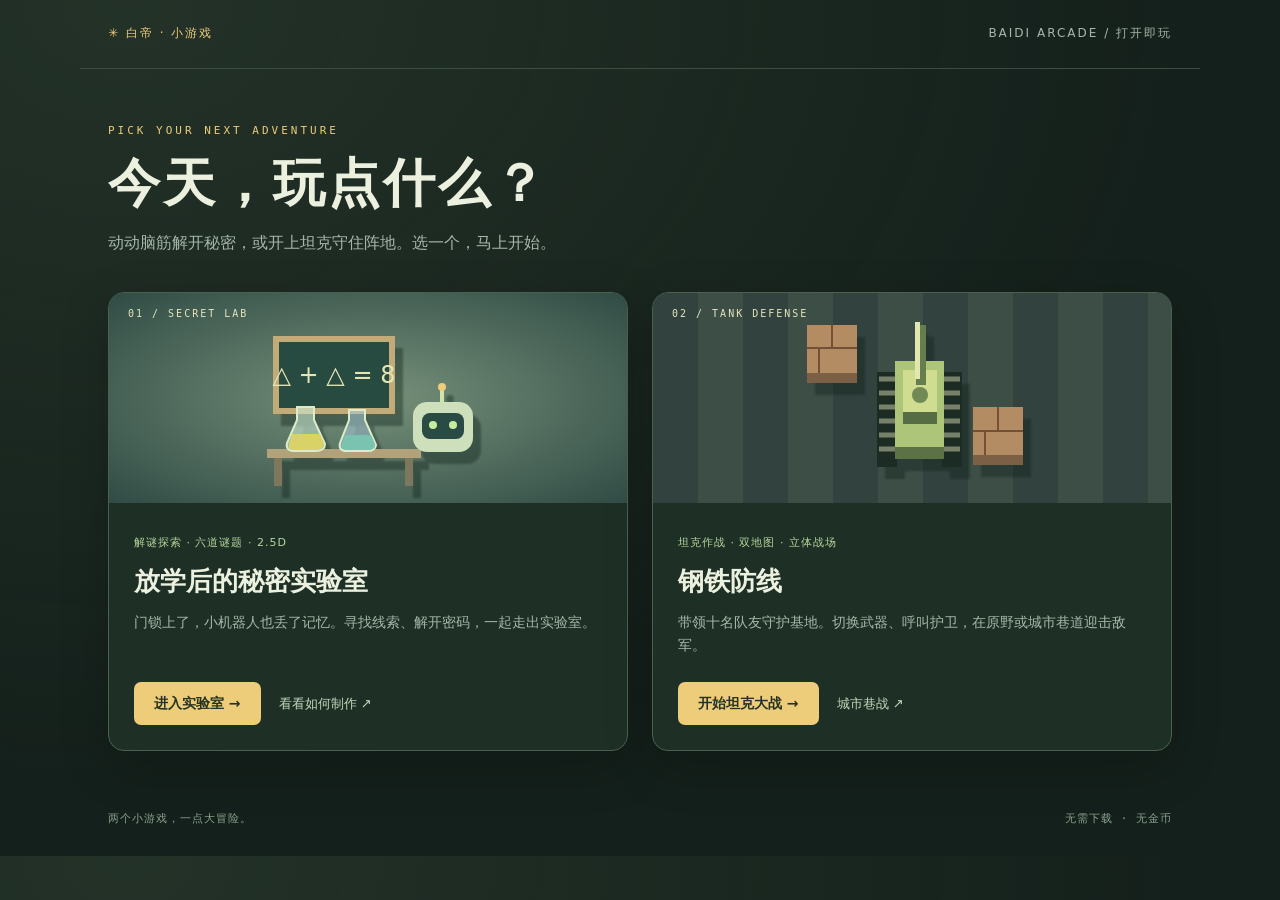
==== index.html @ 23ddb271 "zheshuodiyctijiao" ====
<!doctype html>
<html lang="zh-CN">
<head>
<meta charset="utf-8"><meta name="viewport" content="width=device-width,initial-scale=1">
<meta name="description" content="白帝小游戏：探索秘密实验室，或驾驶坦克守护基地。打开即玩。">
<title>白帝 · 小游戏</title>
<style>
:root{color-scheme:dark;--ink:#ecf0df;--muted:#a6b6a9;--gold:#edcc7a}*{box-sizing:border-box}body{margin:0;background:#14201b;color:var(--ink);font:16px/1.65 system-ui,-apple-system,"PingFang SC",sans-serif;background-image:radial-gradient(ellipse at 10% 0,#42554255,transparent 65%)}a{color:inherit;text-decoration:none}a:focus-visible{outline:3px solid var(--gold);outline-offset:5px}header,main,footer{max-width:1120px;margin:auto}header{padding:24px 28px;border-bottom:1px solid #3a4d40;display:flex;justify-content:space-between;gap:12px;font-size:12px;letter-spacing:2px}.brand{color:var(--gold)}header span:last-child{color:var(--muted)}main{padding:55px 28px 40px}.eyebrow{font:11px monospace;letter-spacing:3px;color:var(--gold)}h1{font-size:clamp(32px,5vw,52px);line-height:1.25;letter-spacing:3px;margin:14px 0}main>p{color:var(--muted);margin:0 0 36px}.games{display:grid;grid-template-columns:1fr 1fr;gap:24px}.card{border:1px solid #4a6050;border-radius:16px;overflow:hidden;background:#1e3026;box-shadow:0 15px 50px #0003}.art{height:210px;position:relative;display:grid;place-items:center;overflow:hidden}.lab-art{background:radial-gradient(ellipse at center,#77917b,#304b44)}.tank-art{background:repeating-linear-gradient(90deg,#32423f 0 45px,#3c4e46 45px 90px)}.art svg{width:240px;height:180px;filter:drop-shadow(8px 12px 1px #10231b66)}.art-label{position:absolute;left:19px;top:15px;font:10px monospace;letter-spacing:2px;color:#e6e5bd}.body{padding:25px}.tag{color:#b5d49b;font-size:11px;letter-spacing:1px}h2{font-size:26px;line-height:1.4;margin:8px 0 12px}.body p{color:var(--muted);font-size:14px;min-height:47px;margin:0 0 24px}.links{display:flex;flex-wrap:wrap;align-items:center;gap:18px}.play{background:var(--gold);color:#263323;border-radius:7px;padding:10px 20px;font-size:14px;font-weight:700}.play:hover{background:#ffe4a1}.secondary{font-size:13px;color:#c1d6ba}.secondary:hover{color:var(--gold)}footer{padding:20px 28px 30px;color:#8ca28f;display:flex;justify-content:space-between;font:11px monospace;letter-spacing:1px}@media(max-width:650px){header{padding:20px;letter-spacing:1px}.games{grid-template-columns:1fr}main{padding:32px 18px}.art{height:180px}.body{padding:22px}.body p{min-height:0}footer{padding:15px 18px;letter-spacing:0}header span:last-child{font-size:10px}}
</style>
</head>
<body>
<header><span class="brand">✳ 白帝 · 小游戏</span><span>BAIDI ARCADE / 打开即玩</span></header>
<main><div class="eyebrow">PICK YOUR NEXT ADVENTURE</div><h1>今天，玩点什么？</h1><p>动动脑筋解开秘密，或开上坦克守住阵地。选一个，马上开始。</p>
<div class="games">
<article class="card"><div class="art lab-art"><span class="art-label">01 / SECRET LAB</span><svg viewBox="0 0 240 180" aria-hidden="true"><path d="M25 28H147V106H25Z" fill="#c1ab79"/><path d="M31 34H141V100H31Z" fill="#274b40"/><text x="86" y="75" text-anchor="middle" fill="#e5e5b4" font-size="24">△ + △ = 8</text><path d="M19 141H173V150H19Z" fill="#b1a27b"/><path d="M26 150H34V178H26ZM157 150H165V178H157Z" fill="#7d785d"/><path d="M49 99H66V112L77 136Q77 143 67 143H47Q37 143 39 135L49 112Z" fill="#cce8d399" stroke="#dcebc9" stroke-width="2"/><path d="M44 126H72L76 136Q76 142 66 142H48Q39 142 41 136Z" fill="#d9d367"/><path d="M101 102H117V112L128 137Q127 143 120 143H99Q90 143 92 135L101 112Z" fill="#abcddb88" stroke="#dcebc9" stroke-width="2"/><path d="M97 127H123L127 136Q128 142 119 142H100Q91 142 94 135Z" fill="#7ac3b0"/><rect x="165" y="94" width="60" height="50" rx="14" fill="#cedfbb"/><rect x="174" y="105" width="42" height="26" rx="8" fill="#294b43"/><circle cx="185" cy="117" r="4" fill="#c5ed9d"/><circle cx="205" cy="117" r="4" fill="#c5ed9d"/><path d="M194 94V82" stroke="#cee2a9" stroke-width="4"/><circle cx="194" cy="79" r="4" fill="#edcc7a"/></svg></div><div class="body"><span class="tag">解谜探索 · 六道谜题 · 2.5D</span><h2>放学后的秘密实验室</h2><p>门锁上了，小机器人也丢了记忆。寻找线索、解开密码，一起走出实验室。</p><div class="links"><a class="play" href="lab/index.html">进入实验室 →</a><a class="secondary" href="lab/making.html">看看如何制作 ↗</a></div></div></article>
<article class="card"><div class="art tank-art"><span class="art-label">02 / TANK DEFENSE</span><svg viewBox="0 0 240 180" aria-hidden="true"><path d="M15 25H65V75H15Z M181 107H231V157H181Z" fill="#7c6045"/><path d="M15 17H65V65H15Z M181 99H231V147H181Z" fill="#b48c63"/><path d="M15 40H65M40 17V40M27 40V65M181 123H231M206 99V123M193 123V147" stroke="#745136" stroke-width="2"/><path d="M85 64H105V159H85ZM150 64H170V159H150Z" fill="#1c2c24"/><path d="M87 71H103M87 85H103M87 99H103M87 113H103M87 127H103M87 141H103M152 71H168M152 85H168M152 99H168M152 113H168M152 127H168M152 141H168" stroke="#77816a" stroke-width="5"/><path d="M103 65H152V151H103Z" fill="#5c7146"/><path d="M103 53H152V139H103Z" fill="#adc579"/><path d="M111 73H145V116H111Z" fill="#566d44"/><path d="M111 62H145V104H111Z" fill="#d0dd91"/><path d="M124 17H134V77H124Z" fill="#667e4e"/><path d="M123 14H128V71H123Z" fill="#e2e7ad"/><circle cx="128" cy="87" r="8" fill="#708955"/></svg></div><div class="body"><span class="tag">坦克作战 · 双地图 · 立体战场</span><h2>钢铁防线</h2><p>带领十名队友守护基地。切换武器、呼叫护卫，在原野或城市巷道迎击敌军。</p><div class="links"><a class="play" href="tank/index.html">开始坦克大战 →</a><a class="secondary" href="tank/index.html?map=city">城市巷战 ↗</a></div></div></article>
</div></main>
<footer><span>两个小游戏，一点大冒险。</span><span>无需下载 · 无金币</span></footer>
</body></html>
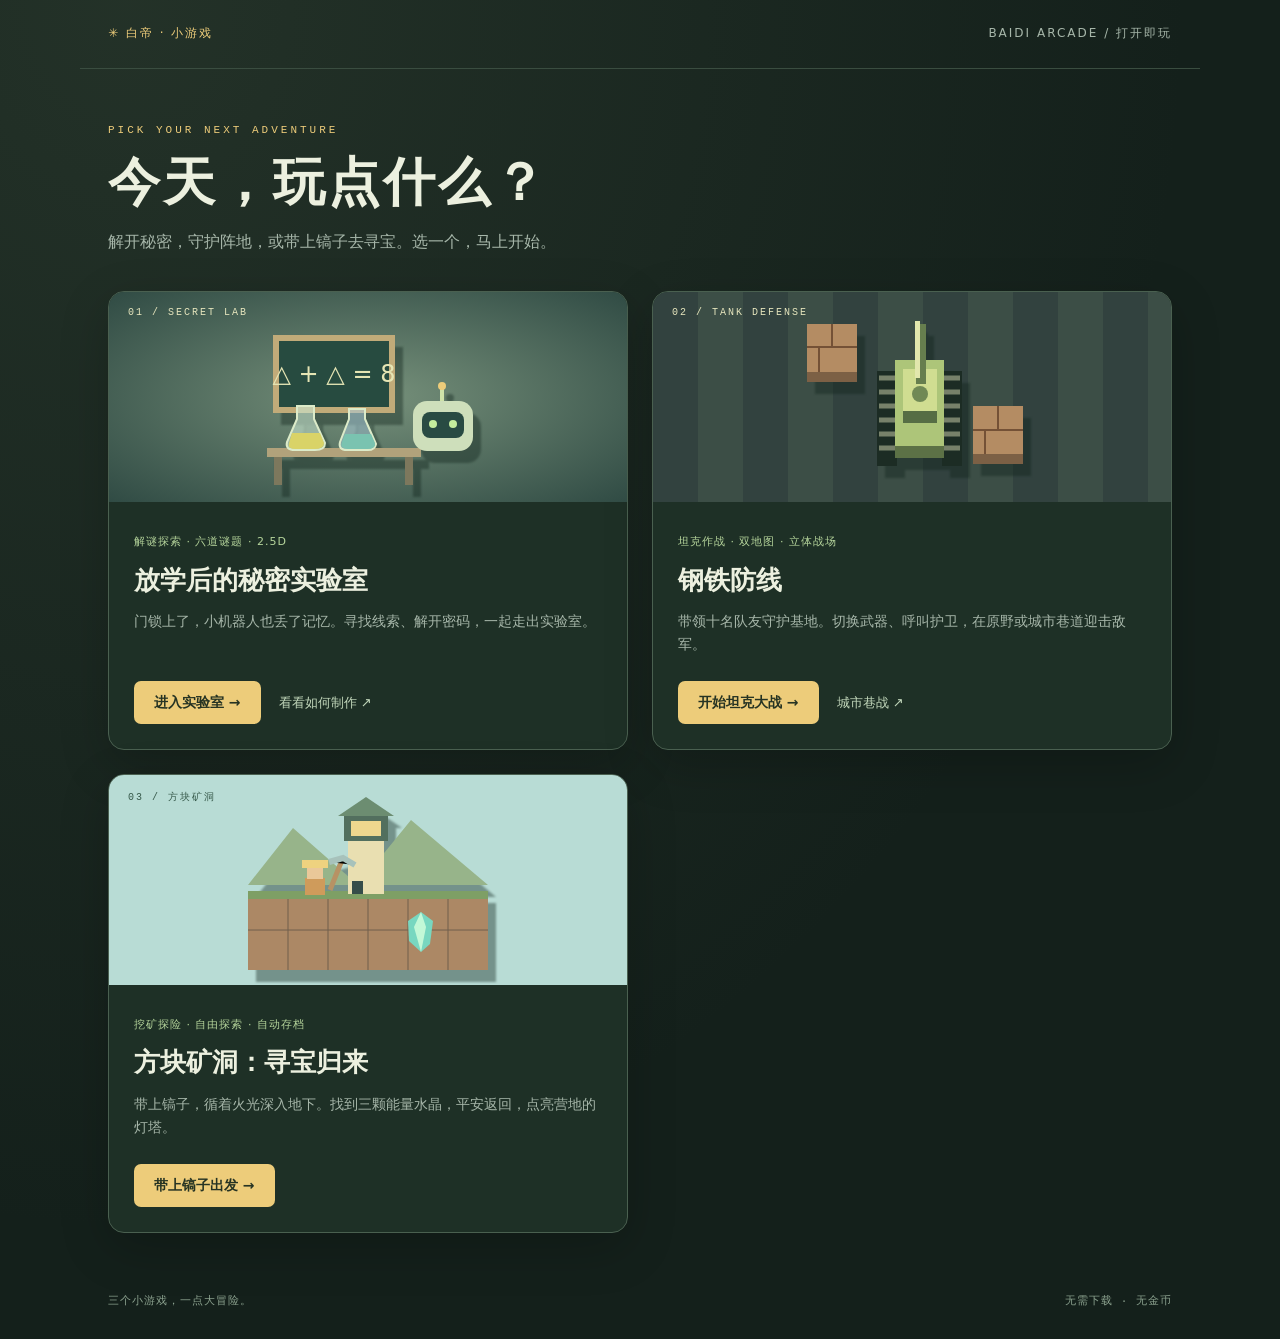
==== commit 536e5f69: "add mine" ====
--- a/index.html
+++ b/index.html
@@ -2,7 +2,7 @@
 <html lang="zh-CN">
 <head>
 <meta charset="utf-8"><meta name="viewport" content="width=device-width,initial-scale=1">
-<meta name="description" content="白帝小游戏：探索秘密实验室，或驾驶坦克守护基地。打开即玩。">
+<meta name="description" content="白帝小游戏：探索秘密实验室、驾驶坦克守护基地，或深入方块矿洞寻找水晶。打开即玩。">
 <title>白帝 · 小游戏</title>
 <style>
 :root{color-scheme:dark;--ink:#ecf0df;--muted:#a6b6a9;--gold:#edcc7a}*{box-sizing:border-box}body{margin:0;background:#14201b;color:var(--ink);font:16px/1.65 system-ui,-apple-system,"PingFang SC",sans-serif;background-image:radial-gradient(ellipse at 10% 0,#42554255,transparent 65%)}a{color:inherit;text-decoration:none}a:focus-visible{outline:3px solid var(--gold);outline-offset:5px}header,main,footer{max-width:1120px;margin:auto}header{padding:24px 28px;border-bottom:1px solid #3a4d40;display:flex;justify-content:space-between;gap:12px;font-size:12px;letter-spacing:2px}.brand{color:var(--gold)}header span:last-child{color:var(--muted)}main{padding:55px 28px 40px}.eyebrow{font:11px monospace;letter-spacing:3px;color:var(--gold)}h1{font-size:clamp(32px,5vw,52px);line-height:1.25;letter-spacing:3px;margin:14px 0}main>p{color:var(--muted);margin:0 0 36px}.games{display:grid;grid-template-columns:1fr 1fr;gap:24px}.card{border:1px solid #4a6050;border-radius:16px;overflow:hidden;background:#1e3026;box-shadow:0 15px 50px #0003}.art{height:210px;position:relative;display:grid;place-items:center;overflow:hidden}.lab-art{background:radial-gradient(ellipse at center,#77917b,#304b44)}.tank-art{background:repeating-linear-gradient(90deg,#32423f 0 45px,#3c4e46 45px 90px)}.art svg{width:240px;height:180px;filter:drop-shadow(8px 12px 1px #10231b66)}.art-label{position:absolute;left:19px;top:15px;font:10px monospace;letter-spacing:2px;color:#e6e5bd}.body{padding:25px}.tag{color:#b5d49b;font-size:11px;letter-spacing:1px}h2{font-size:26px;line-height:1.4;margin:8px 0 12px}.body p{color:var(--muted);font-size:14px;min-height:47px;margin:0 0 24px}.links{display:flex;flex-wrap:wrap;align-items:center;gap:18px}.play{background:var(--gold);color:#263323;border-radius:7px;padding:10px 20px;font-size:14px;font-weight:700}.play:hover{background:#ffe4a1}.secondary{font-size:13px;color:#c1d6ba}.secondary:hover{color:var(--gold)}footer{padding:20px 28px 30px;color:#8ca28f;display:flex;justify-content:space-between;font:11px monospace;letter-spacing:1px}@media(max-width:650px){header{padding:20px;letter-spacing:1px}.games{grid-template-columns:1fr}main{padding:32px 18px}.art{height:180px}.body{padding:22px}.body p{min-height:0}footer{padding:15px 18px;letter-spacing:0}header span:last-child{font-size:10px}}
@@ -10,10 +10,11 @@
 </head>
 <body>
 <header><span class="brand">✳ 白帝 · 小游戏</span><span>BAIDI ARCADE / 打开即玩</span></header>
-<main><div class="eyebrow">PICK YOUR NEXT ADVENTURE</div><h1>今天，玩点什么？</h1><p>动动脑筋解开秘密，或开上坦克守住阵地。选一个，马上开始。</p>
+<main><div class="eyebrow">PICK YOUR NEXT ADVENTURE</div><h1>今天，玩点什么？</h1><p>解开秘密，守护阵地，或带上镐子去寻宝。选一个，马上开始。</p>
 <div class="games">
 <article class="card"><div class="art lab-art"><span class="art-label">01 / SECRET LAB</span><svg viewBox="0 0 240 180" aria-hidden="true"><path d="M25 28H147V106H25Z" fill="#c1ab79"/><path d="M31 34H141V100H31Z" fill="#274b40"/><text x="86" y="75" text-anchor="middle" fill="#e5e5b4" font-size="24">△ + △ = 8</text><path d="M19 141H173V150H19Z" fill="#b1a27b"/><path d="M26 150H34V178H26ZM157 150H165V178H157Z" fill="#7d785d"/><path d="M49 99H66V112L77 136Q77 143 67 143H47Q37 143 39 135L49 112Z" fill="#cce8d399" stroke="#dcebc9" stroke-width="2"/><path d="M44 126H72L76 136Q76 142 66 142H48Q39 142 41 136Z" fill="#d9d367"/><path d="M101 102H117V112L128 137Q127 143 120 143H99Q90 143 92 135L101 112Z" fill="#abcddb88" stroke="#dcebc9" stroke-width="2"/><path d="M97 127H123L127 136Q128 142 119 142H100Q91 142 94 135Z" fill="#7ac3b0"/><rect x="165" y="94" width="60" height="50" rx="14" fill="#cedfbb"/><rect x="174" y="105" width="42" height="26" rx="8" fill="#294b43"/><circle cx="185" cy="117" r="4" fill="#c5ed9d"/><circle cx="205" cy="117" r="4" fill="#c5ed9d"/><path d="M194 94V82" stroke="#cee2a9" stroke-width="4"/><circle cx="194" cy="79" r="4" fill="#edcc7a"/></svg></div><div class="body"><span class="tag">解谜探索 · 六道谜题 · 2.5D</span><h2>放学后的秘密实验室</h2><p>门锁上了，小机器人也丢了记忆。寻找线索、解开密码，一起走出实验室。</p><div class="links"><a class="play" href="lab/index.html">进入实验室 →</a><a class="secondary" href="lab/making.html">看看如何制作 ↗</a></div></div></article>
 <article class="card"><div class="art tank-art"><span class="art-label">02 / TANK DEFENSE</span><svg viewBox="0 0 240 180" aria-hidden="true"><path d="M15 25H65V75H15Z M181 107H231V157H181Z" fill="#7c6045"/><path d="M15 17H65V65H15Z M181 99H231V147H181Z" fill="#b48c63"/><path d="M15 40H65M40 17V40M27 40V65M181 123H231M206 99V123M193 123V147" stroke="#745136" stroke-width="2"/><path d="M85 64H105V159H85ZM150 64H170V159H150Z" fill="#1c2c24"/><path d="M87 71H103M87 85H103M87 99H103M87 113H103M87 127H103M87 141H103M152 71H168M152 85H168M152 99H168M152 113H168M152 127H168M152 141H168" stroke="#77816a" stroke-width="5"/><path d="M103 65H152V151H103Z" fill="#5c7146"/><path d="M103 53H152V139H103Z" fill="#adc579"/><path d="M111 73H145V116H111Z" fill="#566d44"/><path d="M111 62H145V104H111Z" fill="#d0dd91"/><path d="M124 17H134V77H124Z" fill="#667e4e"/><path d="M123 14H128V71H123Z" fill="#e2e7ad"/><circle cx="128" cy="87" r="8" fill="#708955"/></svg></div><div class="body"><span class="tag">坦克作战 · 双地图 · 立体战场</span><h2>钢铁防线</h2><p>带领十名队友守护基地。切换武器、呼叫护卫，在原野或城市巷道迎击敌军。</p><div class="links"><a class="play" href="tank/index.html">开始坦克大战 →</a><a class="secondary" href="tank/index.html?map=city">城市巷战 ↗</a></div></div></article>
+<article class="card"><div class="art" style="background:#b8dcd5"><span class="art-label" style="color:#36594a">03 / 方块矿洞</span><svg viewBox="0 0 240 180" aria-hidden="true"><path fill="#97b48a" d="M0 95 45 38 110 95 163 30 240 95Z"/><path fill="#ac8865" d="M0 106h240v74H0Z"/><path fill="#7e9f65" d="M0 101h240v8H0Z"/><path stroke="#705f4c" d="M0 140h240M40 109v71m40-71v71m40-71v71m40-71v71m40-71v71"/><path fill="#e9dfb1" d="M100 49h36v55h-36Z"/><path fill="#526f5e" d="M96 26h44v25H96Z"/><path fill="#eed78e" d="M103 31h30v15h-30Z"/><path fill="#6c8d71" d="m90 26 28-19 28 19Z"/><path fill="#364d49" d="M104 91h11v13h-11Z"/><path fill="#78d7c0" d="m173 122 12 9-3 23-9 8-12-11-1-20Z"/><path fill="#c3f8d7" d="m173 122-7 15 7 25 5-25Z"/><path fill="#cf9b5b" d="M57 88h20v17H57Z"/><path fill="#eac899" d="M59 74h16v15H59Z"/><path fill="#eed27f" d="M54 70h26v8H54Z"/><path stroke="#b79264" stroke-width="5" d="m82 100 12-30"/><path stroke="#a7c2bb" stroke-width="6" d="m81 72 14-4 12 7"/></svg></div><div class="body"><span class="tag">挖矿探险 · 自由探索 · 自动存档</span><h2>方块矿洞：寻宝归来</h2><p>带上镐子，循着火光深入地下。找到三颗能量水晶，平安返回，点亮营地的灯塔。</p><div class="links"><a class="play" href="mine/index.html">带上镐子出发 →</a></div></div></article>
 </div></main>
-<footer><span>两个小游戏，一点大冒险。</span><span>无需下载 · 无金币</span></footer>
+<footer><span>三个小游戏，一点大冒险。</span><span>无需下载 · 无金币</span></footer>
 </body></html>
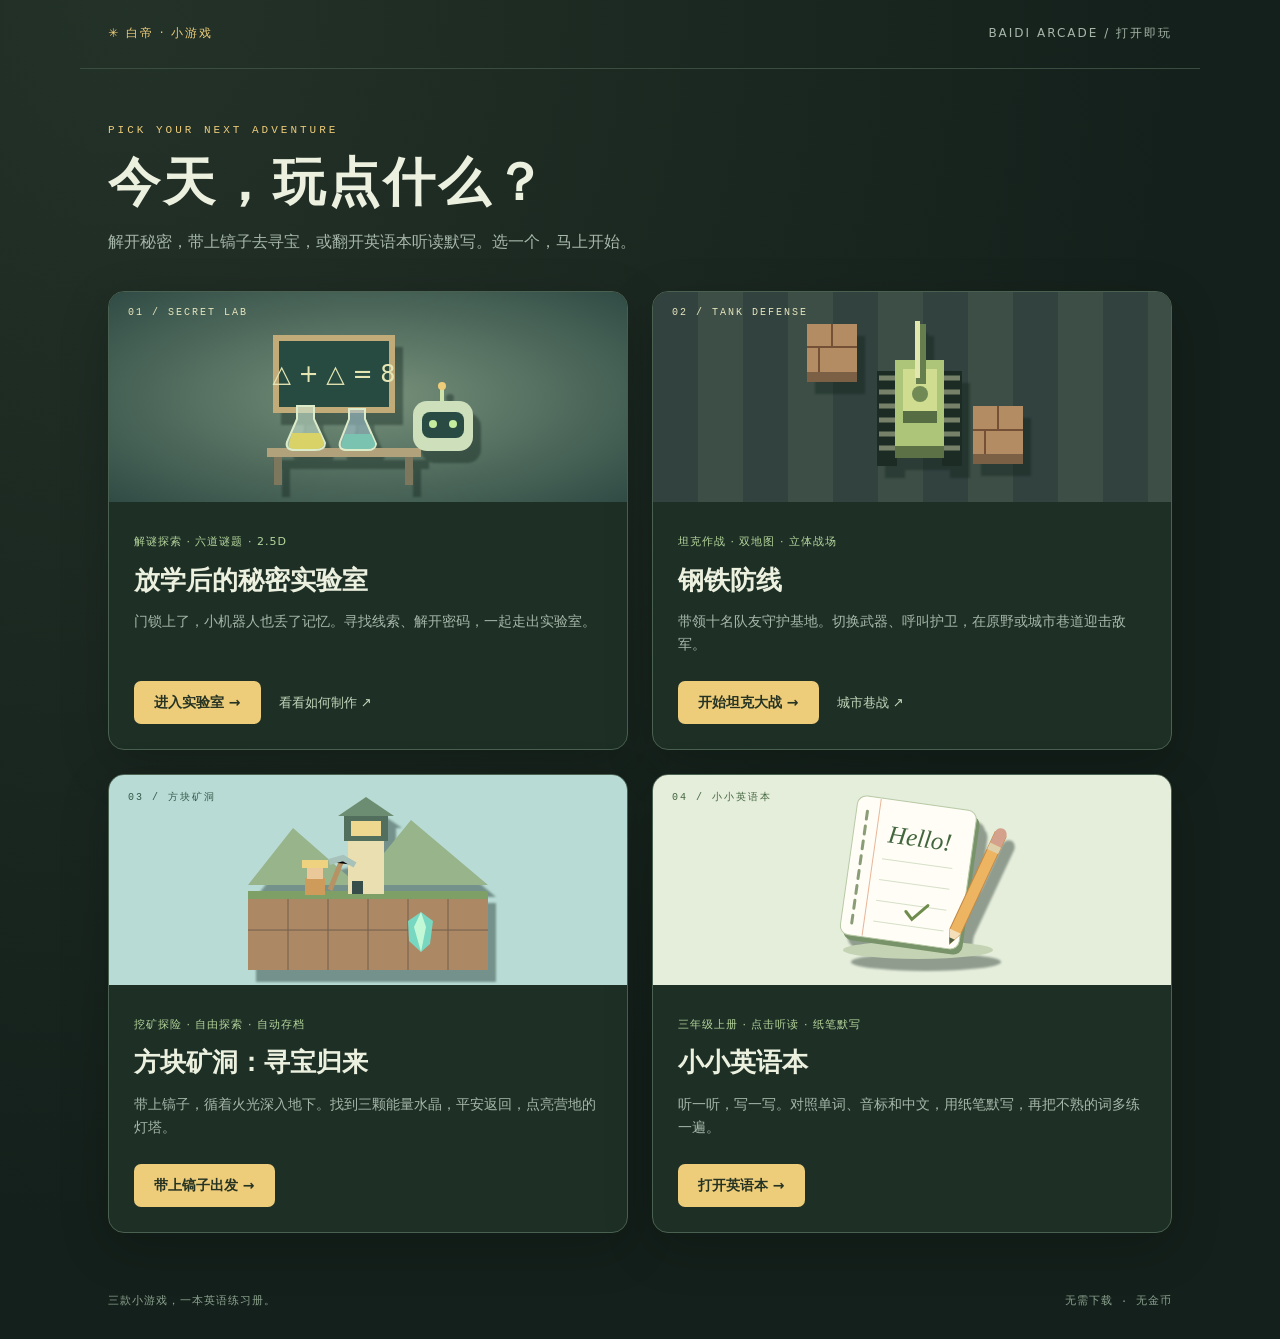
==== commit 89f51b0d: "feat: add English paper dictation practice to arcade" ====
--- a/index.html
+++ b/index.html
@@ -2,7 +2,7 @@
 <html lang="zh-CN">
 <head>
 <meta charset="utf-8"><meta name="viewport" content="width=device-width,initial-scale=1">
-<meta name="description" content="白帝小游戏：探索秘密实验室、驾驶坦克守护基地，或深入方块矿洞寻找水晶。打开即玩。">
+<meta name="description" content="白帝小游戏：探索秘密实验室、驾驶坦克守护基地，或深入方块矿洞寻找水晶，也可以点读英语、用纸笔默写。打开即用。">
 <title>白帝 · 小游戏</title>
 <style>
 :root{color-scheme:dark;--ink:#ecf0df;--muted:#a6b6a9;--gold:#edcc7a}*{box-sizing:border-box}body{margin:0;background:#14201b;color:var(--ink);font:16px/1.65 system-ui,-apple-system,"PingFang SC",sans-serif;background-image:radial-gradient(ellipse at 10% 0,#42554255,transparent 65%)}a{color:inherit;text-decoration:none}a:focus-visible{outline:3px solid var(--gold);outline-offset:5px}header,main,footer{max-width:1120px;margin:auto}header{padding:24px 28px;border-bottom:1px solid #3a4d40;display:flex;justify-content:space-between;gap:12px;font-size:12px;letter-spacing:2px}.brand{color:var(--gold)}header span:last-child{color:var(--muted)}main{padding:55px 28px 40px}.eyebrow{font:11px monospace;letter-spacing:3px;color:var(--gold)}h1{font-size:clamp(32px,5vw,52px);line-height:1.25;letter-spacing:3px;margin:14px 0}main>p{color:var(--muted);margin:0 0 36px}.games{display:grid;grid-template-columns:1fr 1fr;gap:24px}.card{border:1px solid #4a6050;border-radius:16px;overflow:hidden;background:#1e3026;box-shadow:0 15px 50px #0003}.art{height:210px;position:relative;display:grid;place-items:center;overflow:hidden}.lab-art{background:radial-gradient(ellipse at center,#77917b,#304b44)}.tank-art{background:repeating-linear-gradient(90deg,#32423f 0 45px,#3c4e46 45px 90px)}.art svg{width:240px;height:180px;filter:drop-shadow(8px 12px 1px #10231b66)}.art-label{position:absolute;left:19px;top:15px;font:10px monospace;letter-spacing:2px;color:#e6e5bd}.body{padding:25px}.tag{color:#b5d49b;font-size:11px;letter-spacing:1px}h2{font-size:26px;line-height:1.4;margin:8px 0 12px}.body p{color:var(--muted);font-size:14px;min-height:47px;margin:0 0 24px}.links{display:flex;flex-wrap:wrap;align-items:center;gap:18px}.play{background:var(--gold);color:#263323;border-radius:7px;padding:10px 20px;font-size:14px;font-weight:700}.play:hover{background:#ffe4a1}.secondary{font-size:13px;color:#c1d6ba}.secondary:hover{color:var(--gold)}footer{padding:20px 28px 30px;color:#8ca28f;display:flex;justify-content:space-between;font:11px monospace;letter-spacing:1px}@media(max-width:650px){header{padding:20px;letter-spacing:1px}.games{grid-template-columns:1fr}main{padding:32px 18px}.art{height:180px}.body{padding:22px}.body p{min-height:0}footer{padding:15px 18px;letter-spacing:0}header span:last-child{font-size:10px}}
@@ -10,11 +10,12 @@
 </head>
 <body>
 <header><span class="brand">✳ 白帝 · 小游戏</span><span>BAIDI ARCADE / 打开即玩</span></header>
-<main><div class="eyebrow">PICK YOUR NEXT ADVENTURE</div><h1>今天，玩点什么？</h1><p>解开秘密，守护阵地，或带上镐子去寻宝。选一个，马上开始。</p>
+<main><div class="eyebrow">PICK YOUR NEXT ADVENTURE</div><h1>今天，玩点什么？</h1><p>解开秘密，带上镐子去寻宝，或翻开英语本听读默写。选一个，马上开始。</p>
 <div class="games">
 <article class="card"><div class="art lab-art"><span class="art-label">01 / SECRET LAB</span><svg viewBox="0 0 240 180" aria-hidden="true"><path d="M25 28H147V106H25Z" fill="#c1ab79"/><path d="M31 34H141V100H31Z" fill="#274b40"/><text x="86" y="75" text-anchor="middle" fill="#e5e5b4" font-size="24">△ + △ = 8</text><path d="M19 141H173V150H19Z" fill="#b1a27b"/><path d="M26 150H34V178H26ZM157 150H165V178H157Z" fill="#7d785d"/><path d="M49 99H66V112L77 136Q77 143 67 143H47Q37 143 39 135L49 112Z" fill="#cce8d399" stroke="#dcebc9" stroke-width="2"/><path d="M44 126H72L76 136Q76 142 66 142H48Q39 142 41 136Z" fill="#d9d367"/><path d="M101 102H117V112L128 137Q127 143 120 143H99Q90 143 92 135L101 112Z" fill="#abcddb88" stroke="#dcebc9" stroke-width="2"/><path d="M97 127H123L127 136Q128 142 119 142H100Q91 142 94 135Z" fill="#7ac3b0"/><rect x="165" y="94" width="60" height="50" rx="14" fill="#cedfbb"/><rect x="174" y="105" width="42" height="26" rx="8" fill="#294b43"/><circle cx="185" cy="117" r="4" fill="#c5ed9d"/><circle cx="205" cy="117" r="4" fill="#c5ed9d"/><path d="M194 94V82" stroke="#cee2a9" stroke-width="4"/><circle cx="194" cy="79" r="4" fill="#edcc7a"/></svg></div><div class="body"><span class="tag">解谜探索 · 六道谜题 · 2.5D</span><h2>放学后的秘密实验室</h2><p>门锁上了，小机器人也丢了记忆。寻找线索、解开密码，一起走出实验室。</p><div class="links"><a class="play" href="lab/index.html">进入实验室 →</a><a class="secondary" href="lab/making.html">看看如何制作 ↗</a></div></div></article>
 <article class="card"><div class="art tank-art"><span class="art-label">02 / TANK DEFENSE</span><svg viewBox="0 0 240 180" aria-hidden="true"><path d="M15 25H65V75H15Z M181 107H231V157H181Z" fill="#7c6045"/><path d="M15 17H65V65H15Z M181 99H231V147H181Z" fill="#b48c63"/><path d="M15 40H65M40 17V40M27 40V65M181 123H231M206 99V123M193 123V147" stroke="#745136" stroke-width="2"/><path d="M85 64H105V159H85ZM150 64H170V159H150Z" fill="#1c2c24"/><path d="M87 71H103M87 85H103M87 99H103M87 113H103M87 127H103M87 141H103M152 71H168M152 85H168M152 99H168M152 113H168M152 127H168M152 141H168" stroke="#77816a" stroke-width="5"/><path d="M103 65H152V151H103Z" fill="#5c7146"/><path d="M103 53H152V139H103Z" fill="#adc579"/><path d="M111 73H145V116H111Z" fill="#566d44"/><path d="M111 62H145V104H111Z" fill="#d0dd91"/><path d="M124 17H134V77H124Z" fill="#667e4e"/><path d="M123 14H128V71H123Z" fill="#e2e7ad"/><circle cx="128" cy="87" r="8" fill="#708955"/></svg></div><div class="body"><span class="tag">坦克作战 · 双地图 · 立体战场</span><h2>钢铁防线</h2><p>带领十名队友守护基地。切换武器、呼叫护卫，在原野或城市巷道迎击敌军。</p><div class="links"><a class="play" href="tank/index.html">开始坦克大战 →</a><a class="secondary" href="tank/index.html?map=city">城市巷战 ↗</a></div></div></article>
 <article class="card"><div class="art" style="background:#b8dcd5"><span class="art-label" style="color:#36594a">03 / 方块矿洞</span><svg viewBox="0 0 240 180" aria-hidden="true"><path fill="#97b48a" d="M0 95 45 38 110 95 163 30 240 95Z"/><path fill="#ac8865" d="M0 106h240v74H0Z"/><path fill="#7e9f65" d="M0 101h240v8H0Z"/><path stroke="#705f4c" d="M0 140h240M40 109v71m40-71v71m40-71v71m40-71v71m40-71v71"/><path fill="#e9dfb1" d="M100 49h36v55h-36Z"/><path fill="#526f5e" d="M96 26h44v25H96Z"/><path fill="#eed78e" d="M103 31h30v15h-30Z"/><path fill="#6c8d71" d="m90 26 28-19 28 19Z"/><path fill="#364d49" d="M104 91h11v13h-11Z"/><path fill="#78d7c0" d="m173 122 12 9-3 23-9 8-12-11-1-20Z"/><path fill="#c3f8d7" d="m173 122-7 15 7 25 5-25Z"/><path fill="#cf9b5b" d="M57 88h20v17H57Z"/><path fill="#eac899" d="M59 74h16v15H59Z"/><path fill="#eed27f" d="M54 70h26v8H54Z"/><path stroke="#b79264" stroke-width="5" d="m82 100 12-30"/><path stroke="#a7c2bb" stroke-width="6" d="m81 72 14-4 12 7"/></svg></div><div class="body"><span class="tag">挖矿探险 · 自由探索 · 自动存档</span><h2>方块矿洞：寻宝归来</h2><p>带上镐子，循着火光深入地下。找到三颗能量水晶，平安返回，点亮营地的灯塔。</p><div class="links"><a class="play" href="mine/index.html">带上镐子出发 →</a></div></div></article>
+<article class="card"><div class="art" style="background:#e5eddb"><span class="art-label" style="color:#42663e">04 / 小小英语本</span><svg viewBox="0 0 240 180" aria-hidden="true"><ellipse cx="126" cy="160" rx="75" ry="9" fill="#c4d3b3"/><g transform="rotate(8 120 85)"><rect x="60" y="18" width="120" height="140" rx="9" fill="#78936a"/><rect x="56" y="13" width="120" height="140" rx="9" fill="#fffdf5" stroke="#b7c9a5"/><path d="M79 14v138" stroke="#e8b59a"/><path d="M88 73h71M88 94h71M88 115h71M88 136h71" stroke="#d5e0c9"/><path d="M67 28v8m0 7v8m0 7v8m0 7v8m0 7v8m0 7v8m0 7v8m0 7v8" stroke="#8a9d76" stroke-width="3" stroke-linecap="round"/><text x="91" y="56" fill="#42663e" font-family="Georgia,serif" font-size="25" font-style="italic">Hello!</text><path d="m119 122 7 7 14-16" stroke="#6e8c4b" stroke-width="3" fill="none" stroke-linecap="round"/></g><g transform="rotate(25 185 95)"><path d="M179 39h12v107l-6 14-6-14Z" fill="#edb562" stroke="#c48a43"/><path d="M179 39a6 6 0 0 1 12 0v12h-12Z" fill="#d3a18c"/><path d="M179 51h12v7h-12Z" fill="#dfd0ac"/><path d="m179 146 6 14 6-14" fill="#f4dfba"/><path d="m182 154 3 6 3-6" fill="#4e6040"/></g></svg></div><div class="body"><span class="tag">三年级上册 · 点击听读 · 纸笔默写</span><h2>小小英语本</h2><p>听一听，写一写。对照单词、音标和中文，用纸笔默写，再把不熟的词多练一遍。</p><div class="links"><a class="play" href="english/index.html">打开英语本 →</a></div></div></article>
 </div></main>
-<footer><span>三个小游戏，一点大冒险。</span><span>无需下载 · 无金币</span></footer>
+<footer><span>三款小游戏，一本英语练习册。</span><span>无需下载 · 无金币</span></footer>
 </body></html>
